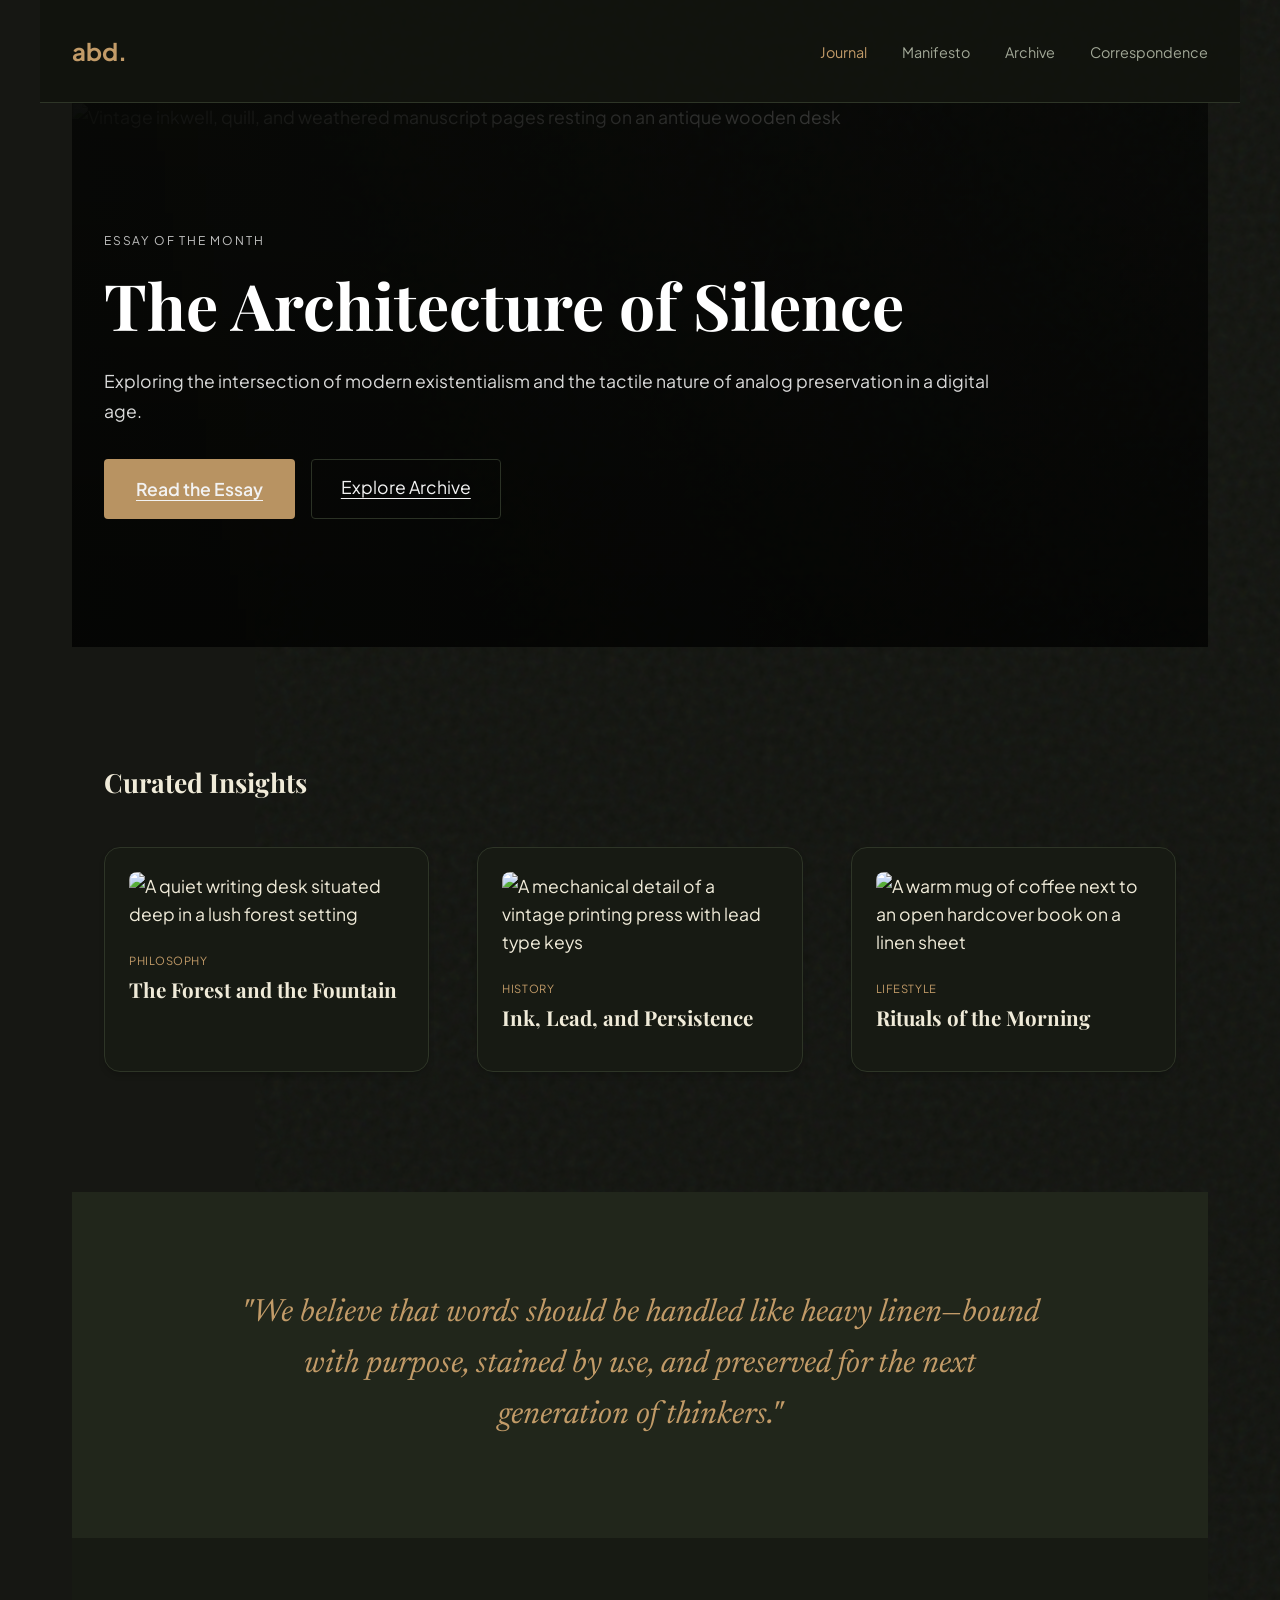
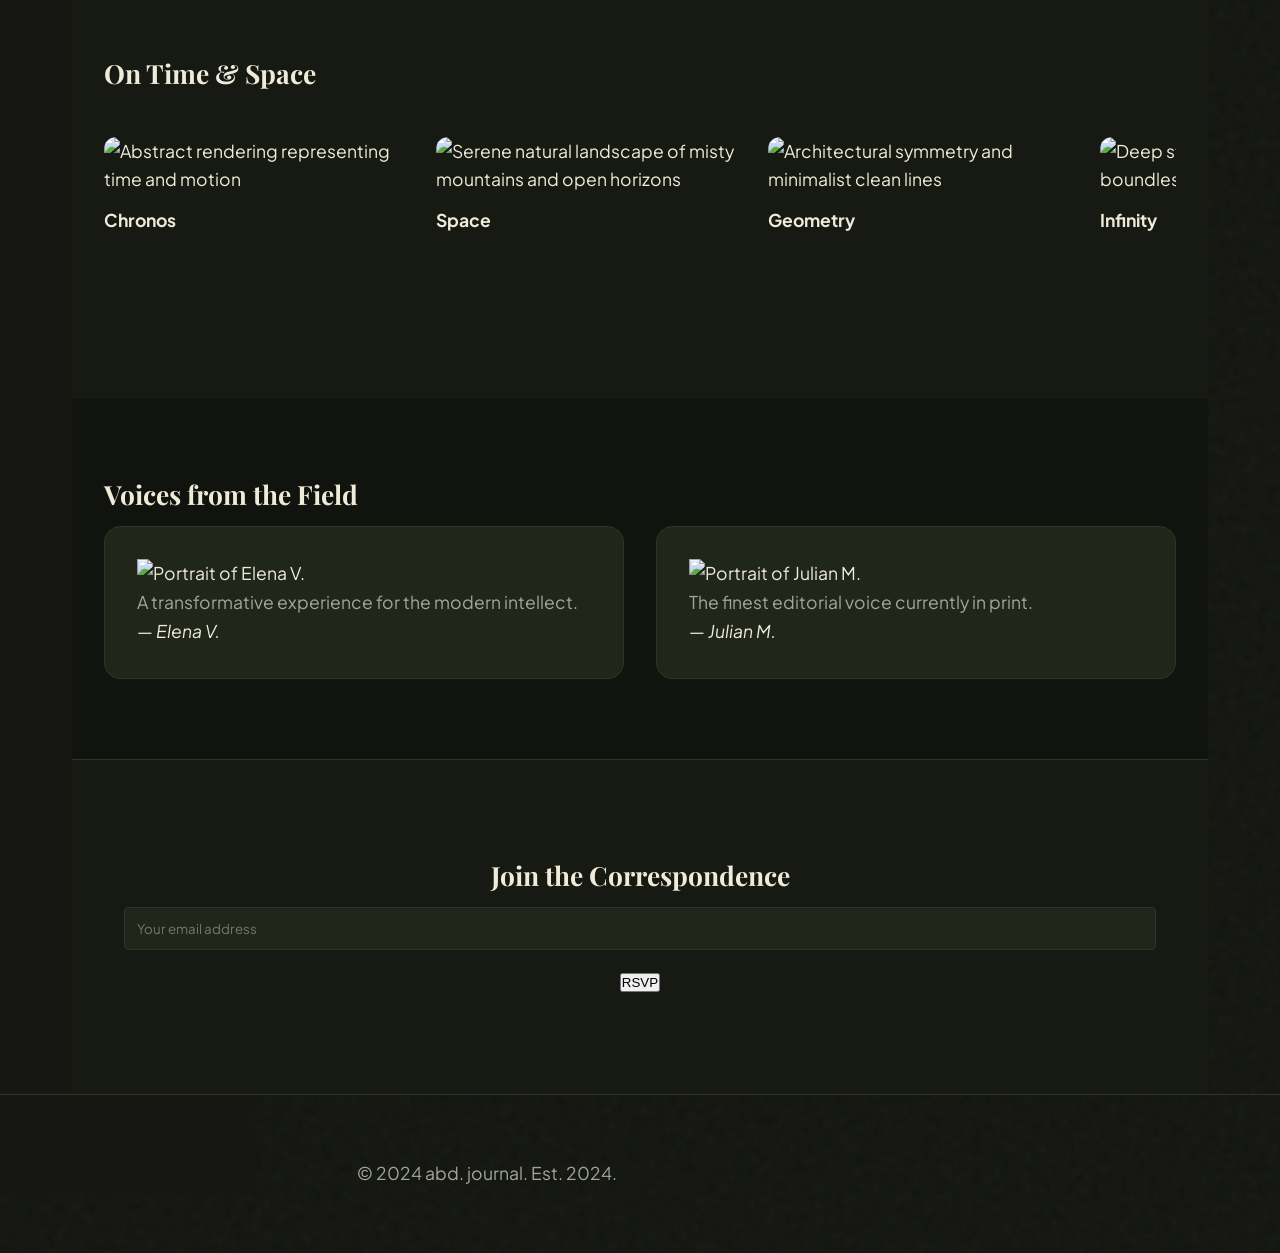
==== index.html @ 4480bd1d "ForgeAI Builder: abd — initial site" ====
<!DOCTYPE html>
<html lang="en">
<head>
    <meta charset="UTF-8">
    <meta name="viewport" content="width=device-width, initial-scale=1" />
    <title>abd. | An Independent Literary Journal</title>
    <link rel="icon" href="data:image/svg+xml,<svg xmlns=%22http://www.w3.org/2000/svg%22 viewBox=%220 0 100 100%22><text y=%22.9em%22 font-size=%2290%22>🖋️</text></svg>">
    <link rel="preconnect" href="https://fonts.googleapis.com">
    <link rel="preconnect" href="https://fonts.gstatic.com" crossorigin>
    <link href="https://fonts.googleapis.com/css2?family=Newsreader:ital,opsz,wght@0,6..72,200..800;1,6..72,200..800&family=Playfair+Display:ital,wght@0,400..900;1,400..900&family=Plus+Jakarta+Sans:wght@300;400;500;600&display=swap" rel="stylesheet">
    <link rel="stylesheet" href="styles.css">
    <script src="script.js" defer></script>
<style>
@keyframes fa-emergency-reveal { to { opacity: 1 !important; visibility: visible !important; } }
.scroll-reveal:not(.is-visible),.reveal:not(.active):not(.is-visible),.fade-in:not(.visible):not(.in),.slide-in:not(.visible):not(.in),.fade-up:not(.is-visible),.fade-down:not(.is-visible),.zoom-in:not(.is-visible),.animate:not(.animated),.animate-up:not(.in),.will-animate:not(.animated),.animate-on-scroll:not(.animated):not(.in-view),.animate-on-load:not(.in-view):not(.visible),[data-aos]:not(.aos-animate),[data-reveal]:not(.in-view):not(.is-visible),[data-scroll]:not(.is-inview):not(.in-view),[data-animate]:not(.is-visible):not(.animated) { animation: fa-emergency-reveal 0.4s ease 4s forwards !important; }
</style>
<script>
(function(){try{
  var conv={'scroll-reveal':'is-visible','reveal':'active','fade-in':'visible','slide-in':'visible','fade-up':'is-visible','fade-down':'is-visible','zoom-in':'is-visible','animate-on-scroll':'animated','animate-on-load':'in-view','animate-up':'in','animate':'animated','will-animate':'animated'};
  var attrs=[['data-reveal','in-view'],['data-scroll','is-inview'],['data-animate','is-visible'],['data-aos','aos-animate']];
  function revealAllAbove(){
    var vh=window.innerHeight||document.documentElement.clientHeight;
    function pin(el,cls){el.classList.add(cls);el.style.setProperty('opacity','1','important');el.style.setProperty('visibility','visible','important');el.style.transform='';}
    Object.keys(conv).forEach(function(c){
      document.querySelectorAll('.'+c).forEach(function(el){
        if(el.getBoundingClientRect().top<vh)pin(el,conv[c]);
      });
    });
    attrs.forEach(function(a){
      document.querySelectorAll('['+a[0]+']').forEach(function(el){
        if(el.getBoundingClientRect().top<vh)pin(el,a[1]);
      });
    });
  }
  if(document.readyState==='loading')document.addEventListener('DOMContentLoaded',revealAllAbove);else revealAllAbove();
}catch(e){}})();
</script>

  <!-- SEO — injected by ForgeAI -->
  <meta name="description" content="abd. | An Independent Literary Journal — built with ForgeAI">
  <meta name="robots" content="index, follow">
  <link rel="canonical" href="/">
  <!-- Open Graph -->
  <meta property="og:title" content="abd. | An Independent Literary Journal">
  <meta property="og:description" content="abd. | An Independent Literary Journal — built with ForgeAI">
  <meta property="og:type" content="website">
  <meta property="og:image" content="https://og-image.vercel.app/abd.%20%7C%20An%20Independent%20Literary%20Journal.png">
  <!-- Twitter Card -->
  <meta name="twitter:card" content="summary_large_image">
  <meta name="twitter:title" content="abd. | An Independent Literary Journal">
  <meta name="twitter:description" content="abd. | An Independent Literary Journal — built with ForgeAI">
  <meta name="twitter:image" content="https://og-image.vercel.app/abd.%20%7C%20An%20Independent%20Literary%20Journal.png">
  <!-- JSON-LD -->
  <script type="application/ld+json">{"@context":"https://schema.org","@type":"WebPage","name":"abd. | An Independent Literary Journal","description":"abd. | An Independent Literary Journal — built with ForgeAI"}</script>
</head>
<body>
  <div class="page-loader" aria-hidden="true"><div class="loader-ring"></div></div>
    <header class="navbar">
        <div class="nav-container">
            <a href="index.html" class="logo" aria-label="abd. Home">abd.</a>
            <nav aria-label="Main Navigation">
                <a href="index.html" class="active">Journal</a>
                <a href="about.html">Manifesto</a>
                <a href="archive.html">Archive</a>
                <a href="contact.html">Correspondence</a>
            </nav>
        </div>
    </header>

    <main>
        <section class="hero" aria-label="Featured Essay">
            <img src="https://picsum.photos/seed/hero1/1920/1080" alt="Vintage inkwell, quill, and weathered manuscript pages resting on an antique wooden desk" class="hero-bg">
            <div class="content-wrapper">
                <span class="eyebrow">Essay of the Month</span>
                <h1>The Architecture of <span class="highlight">Silence</span></h1>
                <p>Exploring the intersection of modern existentialism and the tactile nature of analog preservation in a digital age.</p>
                <div class="cta-group">
                    <a href="archive.html" class="btn-primary">Read the Essay</a>
                    <a href="archive.html" class="btn-secondary">Explore Archive</a>
                </div>
            </div>
        </section>

        <section class="grid-section" aria-labelledby="curated-insights-heading">
            <div class="content-wrapper">
                <h2 id="curated-insights-heading">Curated Insights</h2>
                <div class="post-grid">
                    <article class="card">
                        <img src="https://picsum.photos/seed/post1/600/400" alt="A quiet writing desk situated deep in a lush forest setting">
                        <span class="category">Philosophy</span>
                        <h3>The Forest and the Fountain</h3>
                    </article>
                    <article class="card">
                        <img src="https://picsum.photos/seed/post2/600/400" alt="A mechanical detail of a vintage printing press with lead type keys">
                        <span class="category">History</span>
                        <h3>Ink, Lead, and Persistence</h3>
                    </article>
                    <article class="card">
                        <img src="https://picsum.photos/seed/post3/600/400" alt="A warm mug of coffee next to an open hardcover book on a linen sheet">
                        <span class="category">Lifestyle</span>
                        <h3>Rituals of the Morning</h3>
                    </article>
                </div>
            </div>
        </section>

        <section class="manifesto" aria-label="Our Manifesto Statement">
            <div class="content-wrapper">
                <blockquote>
                    "We believe that words should be handled like heavy linen—bound with purpose, stained by use, and preserved for the next generation of thinkers."
                </blockquote>
            </div>
        </section>

        <section class="collections" aria-labelledby="collections-heading">
            <div class="content-wrapper">
                <h2 id="collections-heading">On Time & Space</h2>
                <div class="horizontal-scroll">
                    <div class="scroll-item"><img src="https://picsum.photos/seed/coll1/400/500" alt="Abstract rendering representing time and motion"><h4>Chronos</h4></div>
                    <div class="scroll-item"><img src="https://picsum.photos/seed/coll2/400/500" alt="Serene natural landscape of misty mountains and open horizons"><h4>Space</h4></div>
                    <div class="scroll-item"><img src="https://picsum.photos/seed/coll3/400/500" alt="Architectural symmetry and minimalist clean lines"><h4>Geometry</h4></div>
                    <div class="scroll-item"><img src="https://picsum.photos/seed/coll4/400/500" alt="Deep starry night sky depicting boundless space"><h4>Infinity</h4></div>
                </div>
            </div>
        </section>

        <section class="testimonials" aria-labelledby="testimonials-heading">
            <div class="content-wrapper">
                <h2 id="testimonials-heading">Voices from the Field</h2>
                <div class="testimonial-grid">
                    <div class="t-card">
                        <img src="https://i.pravatar.cc/300?img=1" alt="Portrait of Elena V.">
                        <p>A transformative experience for the modern intellect.</p>
                        <cite>— Elena V.</cite>
                    </div>
                    <div class="t-card">
                        <img src="https://i.pravatar.cc/300?img=2" alt="Portrait of Julian M.">
                        <p>The finest editorial voice currently in print.</p>
                        <cite>— Julian M.</cite>
                    </div>
                </div>
            </div>
        </section>

        <section class="newsletter" aria-labelledby="newsletter-heading">
            <div class="content-wrapper">
                <h2 id="newsletter-heading">Join the Correspondence</h2>
                <form action="contact.html" method="GET">
                    <label for="newsletter-email" class="sr-only" style="position: absolute; width: 1px; height: 1px; padding: 0; margin: -1px; overflow: hidden; clip: rect(0, 0, 0, 0); border: 0;">Your email address</label>
                    <input type="email" id="newsletter-email" placeholder="Your email address" required>
                    <button type="submit">RSVP</button>
                </form>
            </div>
        </section>
    </main>

    <footer>
        <p>&copy; 2024 abd. journal. Est. 2024.</p>
    </footer>
</body>
</html>
---- styles.css ----
:root {
  --bg: #11130e; --surface: #171a13; --surface-2: #21261b; --text: #f0ebd9; 
  --muted: #a2a897; --primary: #c29b68; --primary-hover: #d4b285; 
  --secondary: #5e6b52; --accent: #db5435; --border: #2e3527;
  --font-heading: 'Playfair Display', serif;
  --font-body: 'Plus Jakarta Sans', sans-serif;
  --font-accent: 'Newsreader', serif;
  --content-width: 1200px;
}

* { margin: 0; padding: 0; box-sizing: border-box; }
body { 
  background: var(--bg); color: var(--text); font-family: var(--font-body);
  line-height: 1.6; font-size: 1.1rem;
  background-image: url("data:image/svg+xml,%3Csvg viewBox='0 0 200 200' xmlns='http://www.w3.org/2000/svg'%3E%3Cfilter id='noise'%3E%3CfeTurbulence type='fractalNoise' baseFrequency='0.65' numOctaves='3' stitchTiles='stitch'/%3E%3C/filter%3E%3Crect width='100%25' height='100%25' filter='url(%23noise)' opacity='0.05'/%3E%3C/svg%3E");
}

.content-wrapper { max-width: var(--content-width); margin: 0 auto; padding: 0 2rem; }
h1, h2, h3 { font-family: var(--font-heading); color: var(--text); line-height: 1.15; }

.navbar { padding: 2rem 0; border-bottom: 1px solid var(--border); position: sticky; top: 0; z-index: 100; background: rgba(17, 19, 14, 0.9); backdrop-filter: blur(10px); }
.nav-container { display: flex; justify-content: space-between; align-items: center; max-width: var(--content-width); margin: 0 auto; padding: 0 2rem; }
.logo { font-size: 1.5rem; font-weight: 700; text-decoration: none; color: var(--primary); }
nav a { text-decoration: none; color: var(--muted); margin-left: 2rem; font-size: 0.9rem; transition: 0.3s; }
nav a:hover, nav a.active { color: var(--primary); }

.hero { position: relative; padding: 8rem 0; overflow: hidden; }
.hero-bg { position: absolute; inset: 0; width: 100%; height: 100%; object-fit: cover; z-index: -1; }
.hero::after { content: ''; position: absolute; inset: 0; background: linear-gradient(to right, rgba(17,19,14,0.95), rgba(17,19,14,0.4)); }
.hero h1 { font-size: clamp(2.5rem, 5vw, 4.5rem); margin-bottom: 1.5rem; }
.highlight { color: var(--primary); }

.post-grid { display: grid; grid-template-columns: repeat(auto-fit, minmax(300px, 1fr)); gap: 3rem; margin-top: 3rem; }
.card { border: 1px solid var(--border); padding: 1.5rem; border-radius: 1rem; transition: 0.3s; background: var(--surface); }
.card:hover { border-color: var(--primary); transform: translateY(-5px); }
.card img { width: 100%; border-radius: 0.5rem; margin-bottom: 1.5rem; }

.manifesto { padding: 6rem 0; background: var(--surface-2); text-align: center; }
blockquote { font-family: var(--font-accent); font-size: 2rem; max-width: 800px; margin: 0 auto; color: var(--primary); font-style: italic; }

.btn-primary { background: var(--primary); color: var(--bg); padding: 1rem 2rem; border-radius: 4px; text-decoration: none; font-weight: 600; display: inline-block; }
.btn-primary:hover { background: var(--primary-hover); }

input, textarea { width: 100%; padding: 1rem; background: var(--surface); border: 1px solid var(--border); color: var(--text); margin-bottom: 1rem; font-family: inherit; }
input:focus, textarea:focus { border-color: var(--primary); outline: none; }

footer { padding: 4rem 2rem; border-top: 1px solid var(--border); text-align: center; color: var(--muted); }

.horizontal-scroll { display: flex; gap: 2rem; overflow-x: auto; padding: 2rem 0; }
.scroll-item { min-width: 250px; }
.scroll-item img { width: 100%; height: 350px; object-fit: cover; border-radius: 0.5rem; }

.drop-cap { font-family: var(--font-heading); float: left; font-size: 4rem; line-height: 1; margin-right: 1rem; color: var(--primary); }

@media (max-width: 960px) {
  .nav-container { flex-direction: column; gap: 1rem; }
  .grid-layout { grid-template-columns: 1fr; }
}

@media (max-width: 640px) {
  .hero { padding: 4rem 0; }
  blockquote { font-size: 1.5rem; }
}

/* ── Styles for remaining classes (round 1) ── */
/* Typographic & Global Accents */
.eyebrow { font-family: var(--font-body); text-transform: uppercase; letter-spacing: 0.15em; font-size: 0.75rem; color: var(--primary); display: block; margin-bottom: 1rem; }
.italic { font-style: italic; }
.muted { color: var(--muted); }
.serif-title { font-family: var(--font-heading); font-size: clamp(2rem, 4vw, 3rem); line-height: 1.1; }

/* Buttons & CTAs */
.cta-group { display: flex; gap: 1rem; margin-top: 2rem; }
.btn-secondary { padding: 0.8rem 1.8rem; border: 1px solid var(--border); color: var(--text); text-decoration: none; transition: all 0.2s ease; border-radius: 4px; }
.btn-secondary:hover { background: var(--surface-2); border-color: var(--primary); }

/* Grid Sections */
.grid-section { padding: clamp(64px, 10vw, 120px) 0; }
.category { font-family: var(--font-body); font-size: 0.7rem; text-transform: uppercase; color: var(--primary); letter-spacing: 0.05em; margin-bottom: 0.5rem; display: block; }

/* About Page */
.about-hero { padding: clamp(80px, 12vw, 160px) 0; text-align: center; }
.text-column { max-width: 700px; margin: 0 auto; line-height: 1.8; color: #d1ccbb; }
.drop-cap { font-family: var(--font-heading); font-size: 5rem; float: left; line-height: 0.8; margin-right: 1rem; color: var(--primary); }
.wide-image img { width: 100%; border-radius: 12px; margin: 3rem 0; box-shadow: 0 20px 40px rgba(0,0,0,0.3); }
.video-container { position: relative; width: 100%; padding-top: 56.25%; border-radius: 12px; overflow: hidden; }
.video-container iframe { position: absolute; top: 0; left: 0; width: 100%; height: 100%; }

/* Archive Page */
.running-header { display: flex; justify-content: space-between; padding: 1rem var(--content-width); font-size: 0.7rem; border-bottom: 1px solid var(--border); color: var(--muted); text-transform: uppercase; }
.archive-controls { margin-top: 3rem; display: flex; flex-wrap: wrap; gap: 1rem; align-items: center; }
.search-wrapper input { background: var(--surface); border: 1px solid var(--border); padding: 0.8rem 1rem; color: var(--text); border-radius: 4px; width: 300px; }
.filter-btn { background: none; border: 1px solid var(--border); color: var(--muted); padding: 0.5rem 1rem; cursor: pointer; border-radius: 4px; transition: 0.2s; }
.filter-btn.active, .filter-btn:hover { border-color: var(--primary); color: var(--text); }
.archive-header-row { display: flex; justify-content: space-between; margin-bottom: 2rem; color: var(--muted); font-size: 0.8rem; }
.card-image-wrapper { overflow: hidden; border-radius: 8px; margin-bottom: 1rem; }
.card-meta { display: flex; justify-content: space-between; font-size: 0.75rem; margin-bottom: 0.5rem; }
.read-time { color: var(--muted); }

/* Contact Page */
.contact-grid { display: grid; grid-template-columns: 1fr 350px; gap: 4rem; padding: 4rem 0; }
.form-group { margin-bottom: 1.5rem; }
.form-group label { display: block; margin-bottom: 0.5rem; font-size: 0.9rem; }
.form-group input, .form-group textarea { width: 100%; background: var(--surface); border: 1px solid var(--border); padding: 1rem; color: var(--text); border-radius: 4px; }
.contact-info h3 { font-family: var(--font-heading); margin-bottom: 1rem; }
.meta-tag { margin-top: 2rem; padding: 0.5rem; border: 1px solid var(--border); display: inline-block; font-size: 0.7rem; }

/* Responsive Adjustments */
@media (max-width: 768px) {
  .contact-grid { grid-template-columns: 1fr; }
  .running-header { display: none; }
}


/* ── Styles for remaining classes (round 2) ── */
/* --- Collections & Scroll --- */
.collections { padding: clamp(64px, 10vw, 120px) 0; background: var(--surface); }
.horizontal-scroll { display: flex; gap: 2rem; overflow-x: auto; padding: 2rem 0; scrollbar-width: none; }
.scroll-item { min-width: 300px; }
.scroll-item img { width: 100%; height: 400px; object-fit: cover; border-radius: 12px; margin-bottom: 1rem; }

/* --- Testimonials --- */
.testimonials { padding: 80px 0; background: var(--bg); }
.testimonial-grid { display: grid; grid-template-columns: repeat(auto-fit, minmax(300px, 1fr)); gap: 2rem; }
.t-card { background: var(--surface-2); padding: 2rem; border-radius: 16px; border: 1px solid var(--border); }

/* --- About & Manifesto --- */
.about-page { line-height: 1.7; }
.about-content { padding: 60px 0; }
.about-video { padding: 40px 0; }
.drop-cap { font-size: 5rem; font-family: var(--font-heading); color: var(--primary); float: left; margin-right: 20px; line-height: 0.8; }

/* --- Archive --- */
.archive-hero { position: relative; padding: 120px 0; overflow: hidden; }
.filter-wrapper { display: flex; gap: 1rem; margin-top: 2rem; flex-wrap: wrap; }
.archive-grid-section { padding: 60px 0; }
.running-sub { font-family: var(--font-accent); color: var(--muted); font-style: italic; }
.archive-posts { display: grid; grid-template-columns: repeat(auto-fit, minmax(350px, 1fr)); gap: 2rem; }
.card-excerpt { color: var(--muted); font-size: 0.95rem; margin: 10px 0; }
.card-footer-meta { display: flex; align-items: center; gap: 10px; margin-top: auto; }
.author-avatar { width: 32px; height: 32px; border-radius: 50%; }
.author-name { font-weight: 600; font-size: 0.85rem; }
.pub-date { font-size: 0.8rem; color: var(--muted); }

/* --- Video Section --- */
.video-feature-section { padding: 80px 0; }
.video-grid-split { display: grid; grid-template-columns: 1fr 1fr; gap: 4rem; align-items: center; }
.video-wrapper-16-9 { position: relative; padding-bottom: 56.25%; height: 0; overflow: hidden; border-radius: 16px; }
.video-wrapper-16-9 iframe { position: absolute; top: 0; left: 0; width: 100%; height: 100%; border: none; }

/* --- Footer & Contact --- */
.footer-grid { display: grid; grid-template-columns: repeat(auto-fit, minmax(200px, 1fr)); gap: 3rem; padding-bottom: 40px; border-bottom: 1px solid var(--border); }
.footer-bottom { padding: 20px 0; color: var(--muted); font-size: 0.9rem; }
.contact-header { padding: 100px 0 40px; }
.subtitle { font-size: 1.25rem; color: var(--muted); max-width: 600px; }
.contact-form-box { background: var(--surface); padding: 3rem; border-radius: 20px; border: 1px solid var(--border); }
.form-group { margin-bottom: 1.5rem; }
.form-group label { display: block; margin-bottom: 0.5rem; font-weight: 500; }
.form-group input, .form-group textarea { width: 100%; padding: 12px; background: var(--bg); border: 1px solid var(--border); color: var(--text); border-radius: 8px; }

/* --- Pagination --- */
.pagination { display: flex; gap: 10px; justify-content: center; margin-top: 40px; }
.page-num { padding: 8px 16px; border: 1px solid var(--border); cursor: pointer; transition: 0.2s; }
.page-num:hover, .page-num.active { background: var(--primary); border-color: var(--primary); }
.disabled { opacity: 0.3; pointer-events: none; }


/* ── Styles for remaining classes (round 3) ── */
/* Newsletter Section */
.newsletter {
    background: var(--surface);
    padding: clamp(60px, 8vw, 100px) 20px;
    border-top: 1px solid var(--border);
    text-align: center;
}

.newsletter h3 { font-family: var(--font-heading); font-size: 2rem; color: var(--text); margin-bottom: 1rem; }

/* Author Details */
.author-details {
    display: flex;
    align-items: center;
    gap: 1rem;
    padding: 2rem 0;
    border-bottom: 1px solid var(--border);
    color: var(--muted);
    font-size: 0.9rem;
}

/* Pagination */
.pages {
    display: flex;
    justify-content: center;
    align-items: center;
    gap: 1.5rem;
    padding: 3rem 0;
}

.prev-page, .next-page {
    color: var(--primary);
    text-decoration: none;
    font-family: var(--font-accent);
    font-style: italic;
    transition: color 0.2s ease;
}

.prev-page:hover, .next-page:hover { color: var(--primary-hover); }

/* Video Text Overlay */
.video-text {
    position: absolute;
    bottom: 2rem;
    left: 2rem;
    z-index: 2;
    color: var(--text);
    pointer-events: none;
}

/* Footer Columns */
.footer-column {
    display: grid;
    grid-template-columns: repeat(auto-fit, minmax(200px, 1fr));
    gap: 2rem;
    padding: 4rem 0;
    border-top: 1px solid var(--border);
}

.footer-column h4 { color: var(--primary); margin-bottom: 1rem; text-transform: uppercase; letter-spacing: 0.05em; font-size: 0.8rem; }
.footer-column a { display: block; color: var(--muted); text-decoration: none; margin-bottom: 0.5rem; transition: color 0.2s; }
.footer-column a:hover { color: var(--text); }

/* Main Page Content Wrapper */
.page-content {
    max-width: var(--content-width);
    margin: 0 auto;
    padding: clamp(40px, 5vw, 80px) 20px;
    line-height: 1.7;
}

@media (max-width: 768px) {
    .footer-column { grid-template-columns: 1fr; }
    .pages { gap: 1rem; }
}

/* Page load: fade-in + spinner preloader */
@keyframes fa-fade-in { from { opacity: 0; } to { opacity: 1; } }
@keyframes fa-spin { to { transform: rotate(360deg); } }
@keyframes fa-loader-out { to { opacity: 0; visibility: hidden; } }
body { animation: fa-fade-in .5s ease both; }
.page-loader, .app-loading { position: fixed; inset: 0; z-index: 9999; display: flex; align-items: center; justify-content: center; background: var(--bg); }
.page-loader { animation: fa-loader-out .5s ease 1s forwards; }
.loader-ring, .spinner { width: 48px; height: 48px; border-radius: 50%; border: 4px solid var(--border); border-top-color: var(--primary); animation: fa-spin .8s linear infinite; }
/* Kill any model-invented preloader after 2s — it expects JS handlers we
   didn't write, so left alone it spins forever. Fires even if script.js
   fails to load, so the page is never permanently stuck. */
@keyframes fa-preloader-kill { 0%, 90% { opacity: 1; visibility: visible; } 100% { opacity: 0; visibility: hidden; } }
#preloader, .preloader, #pre-loader, .pre-loader,
#loading-overlay, .loading-overlay, #loading-screen, .loading-screen,
.site-preloader, .page-preloader {
  animation: fa-preloader-kill 2s ease forwards !important;
  pointer-events: none !important;
}
/* body.loading-state and friends: the JS scrub removes these; belt-and-suspenders
   is to make sure they never hide the body content even while set. */
body.loading-state, body.loading, body.is-loading, body.preload,
html.loading-state, html.loading, html.is-loading, html.preload {
  overflow: auto !important;
  visibility: visible !important;
  opacity: 1 !important;
}

/* ── Final deterministic fixes (win over generated CSS) ── */
.gradient-text, .text-gradient { background-image: linear-gradient(100deg, var(--primary, #6d5efb), var(--accent, #22d3ee)); }
.gradient-text, .text-gradient {
  -webkit-background-clip: text !important; background-clip: text !important;
  -webkit-text-fill-color: transparent !important; color: transparent !important;
  padding: 0 !important; box-shadow: none !important; border-radius: 0 !important;
}

/* ── Mobile hamburger nav (deterministic) ── */
.nav-toggle { display: none; align-items: center; justify-content: center; flex-direction: column; gap: 5px; width: 44px; height: 44px; padding: 0; background: transparent; border: 0; cursor: pointer; color: inherit; z-index: 60; }
.nav-toggle span { display: block; width: 24px; height: 2px; background: var(--text, #1a1a1a); border-radius: 2px; }
@media (max-width: 780px) {
  header, .site-header, .navbar, .main-header { position: relative; }
  .nav-toggle { display: inline-flex !important; }
  /* !important is required: the model often puts inline style="display:flex" on
     the <nav>, and inline styles beat class/media-query CSS without it. */
  header nav, .site-header nav, .navbar nav, header .nav-links {
    display: none !important; position: absolute !important; top: 100%; left: 0; right: 0;
    flex-direction: column !important; align-items: flex-start !important; gap: .15rem !important;
    background: color-mix(in srgb, var(--bg, #ffffff) 97%, transparent); padding: .75rem 1.25rem 1rem;
    border-top: 1px solid var(--border, rgba(0,0,0,.12)); box-shadow: 0 18px 34px -22px rgba(0,0,0,.55); max-height: 76vh; overflow-y: auto;
  }
  header nav.nav-open, .site-header nav.nav-open, .navbar nav.nav-open, header .nav-links.nav-open { display: flex !important; }
  header nav ul, .site-header nav ul, .navbar nav ul { flex-direction: column !important; align-items: flex-start !important; width: 100%; }
  header nav a, .site-header nav a, .navbar nav a, header .nav-links a { width: 100%; padding: .55rem 0; }
}

/* Reveal safety net — nothing stays invisible past 3s regardless of which
   class-name convention Gemini invented on this particular build. */
/* Only assert opacity + visibility. Locking transform via animation-forwards
   kills every subsequent hover translation on the same element (:hover { transform: translateY(-6px) } stops firing because the animation's held !important wins). */
@keyframes fa-reveal-safety { to { opacity: 1 !important; visibility: visible !important; } }
.scroll-reveal:not(.is-visible),
.reveal:not(.active):not(.is-visible),
.fade-in:not(.visible):not(.in),
.slide-in:not(.visible):not(.in),
.fade-up:not(.is-visible),
.fade-down:not(.is-visible),
.zoom-in:not(.is-visible),
.animate:not(.animated),
.will-animate:not(.animated),
.animate-on-scroll:not(.animated):not(.in-view),
.animate-on-load:not(.in-view):not(.visible),
[data-aos]:not(.aos-animate),
[data-reveal]:not(.in-view):not(.is-visible),
[data-scroll]:not(.is-inview):not(.in-view),
[data-animate]:not(.is-visible):not(.animated) {
  animation: fa-reveal-safety .8s ease 3s forwards !important;
}

/* ── Hero contrast safety net (deterministic override) ── */
/* Any hero/banner/masthead section that carries a background image gets:
   - a dark gradient overlay via ::before so any text is legible
   - forced light text on every text descendant */
.hero, .hero-section, .hero-container, .hero-wrapper,
.banner, .banner-hero, .site-hero, .page-hero, .masthead, .jumbotron,
[class*="hero" i][class*="section" i], section[id*="hero" i] {
  position: relative;
}
.hero:has(img), .hero-section:has(img), .banner:has(img),
.hero[style*="background"], .hero-section[style*="background"], .banner[style*="background"] {
  /* Dark gradient overlay so any text on top stays readable regardless of the
     photo behind it. Sits above the image but below the content. */
}
.hero::before, .hero-section::before, .banner-hero::before,
.site-hero::before, .page-hero::before, .masthead::before {
  content: '';
  position: absolute; inset: 0;
  background: linear-gradient(180deg, rgba(0,0,0,0.55) 0%, rgba(0,0,0,0.7) 100%);
  z-index: 1;
  pointer-events: none;
}
/* Hero image and content both need to sit above the overlay */
.hero > *:not(.hero-bg-wrapper):not(.hero-bg):not(img),
.hero-section > *:not(.hero-bg-wrapper):not(.hero-bg):not(img),
.banner > *:not(.banner-bg):not(img),
.masthead > *:not(img) { position: relative; z-index: 2; }

/* Force high-contrast text on every text element inside any hero-like
   section, and any element with a "hero" or "banner" class ancestor.
   This is deliberately aggressive — a hero must be readable. */
.hero *, .hero-section *, .hero-container *, .hero-content *,
.banner *, .banner-hero *, .site-hero *, .page-hero *,
.masthead *, .jumbotron *,
section[id*="hero" i] *, section[class*="hero" i] * {
  color: #ffffff !important;
}
/* Muted subheads inside heroes: still light, just slightly dimmed */
.hero .subtitle, .hero .subhead, .hero .hero-subtitle, .hero p:not([class]),
.hero-section .subtitle, .hero-section .subhead, .hero-section .hero-subtitle, .hero-section p:not([class]),
.banner .subtitle, .banner .subhead, .banner p:not([class]),
.masthead .subtitle, .masthead .subhead, .masthead p:not([class]) {
  color: rgba(255, 255, 255, 0.85) !important;
}
/* Eyebrow / small labels above the hero headline */
.hero .eyebrow, .hero .sub-eyebrow, .hero .tagline, .hero .badge,
.hero-section .eyebrow, .hero-section .sub-eyebrow, .hero-section .tagline,
.banner .eyebrow, .masthead .eyebrow {
  color: rgba(255, 255, 255, 0.75) !important;
}
/* Text-only CTA links in heroes ("Learn more →") — need to stand out */
.hero a:not(.btn):not(.button), .hero-section a:not(.btn):not(.button),
.banner a:not(.btn):not(.button), .masthead a:not(.btn):not(.button) {
  color: #ffffff !important;
  opacity: 0.95;
  text-decoration: underline;
  text-underline-offset: 4px;
}

/* ── Claude QA polish ── */
/* Refine interactive elements */
button, a, .interactive {
  transition: all 0.25s cubic-bezier(0.4, 0, 0.2, 1);
  outline-offset: 2px;
}

button:hover, a:hover {
  filter: brightness(1.1);
}

button:focus-visible, a:focus-visible {
  outline: 2px solid var(--primary);
}

/* Depth and surfaces */
.card, .surface-element {
  background: var(--surface);
  border: 1px solid var(--border);
  box-shadow: 0 4px 6px -1px rgba(0, 0, 0, 0.2);
  transition: box-shadow 0.3s ease;
}

.card:hover {
  box-shadow: 0 10px 15px -3px rgba(0, 0, 0, 0.3);
  border-color: var(--primary);
}

/* Typography and Spacing rhythm */
h1, h2, h3, h4 {
  color: var(--text);
  line-height: 1.2;
  margin-bottom: 1rem;
}

p {
  line-height: 1.7;
  color: var(--muted);
  max-width: 70ch;
}

/* Responsive spacing container */
main, section, header {
  padding-left: clamp(1rem, 5vw, 2rem);
  padding-right: clamp(1rem, 5vw, 2rem);
  max-width: var(--content-width);
  margin-left: auto;
  margin-right: auto;
}

/* Subtle focus state for inputs */
input, textarea {
  background: var(--surface-2);
  border: 1px solid var(--border);
  color: var(--text);
  padding: 0.75rem;
  border-radius: 4px;
}

input:focus, textarea:focus {
  outline: none;
  border-color: var(--primary);
  box-shadow: 0 0 0 1px var(--primary);
}
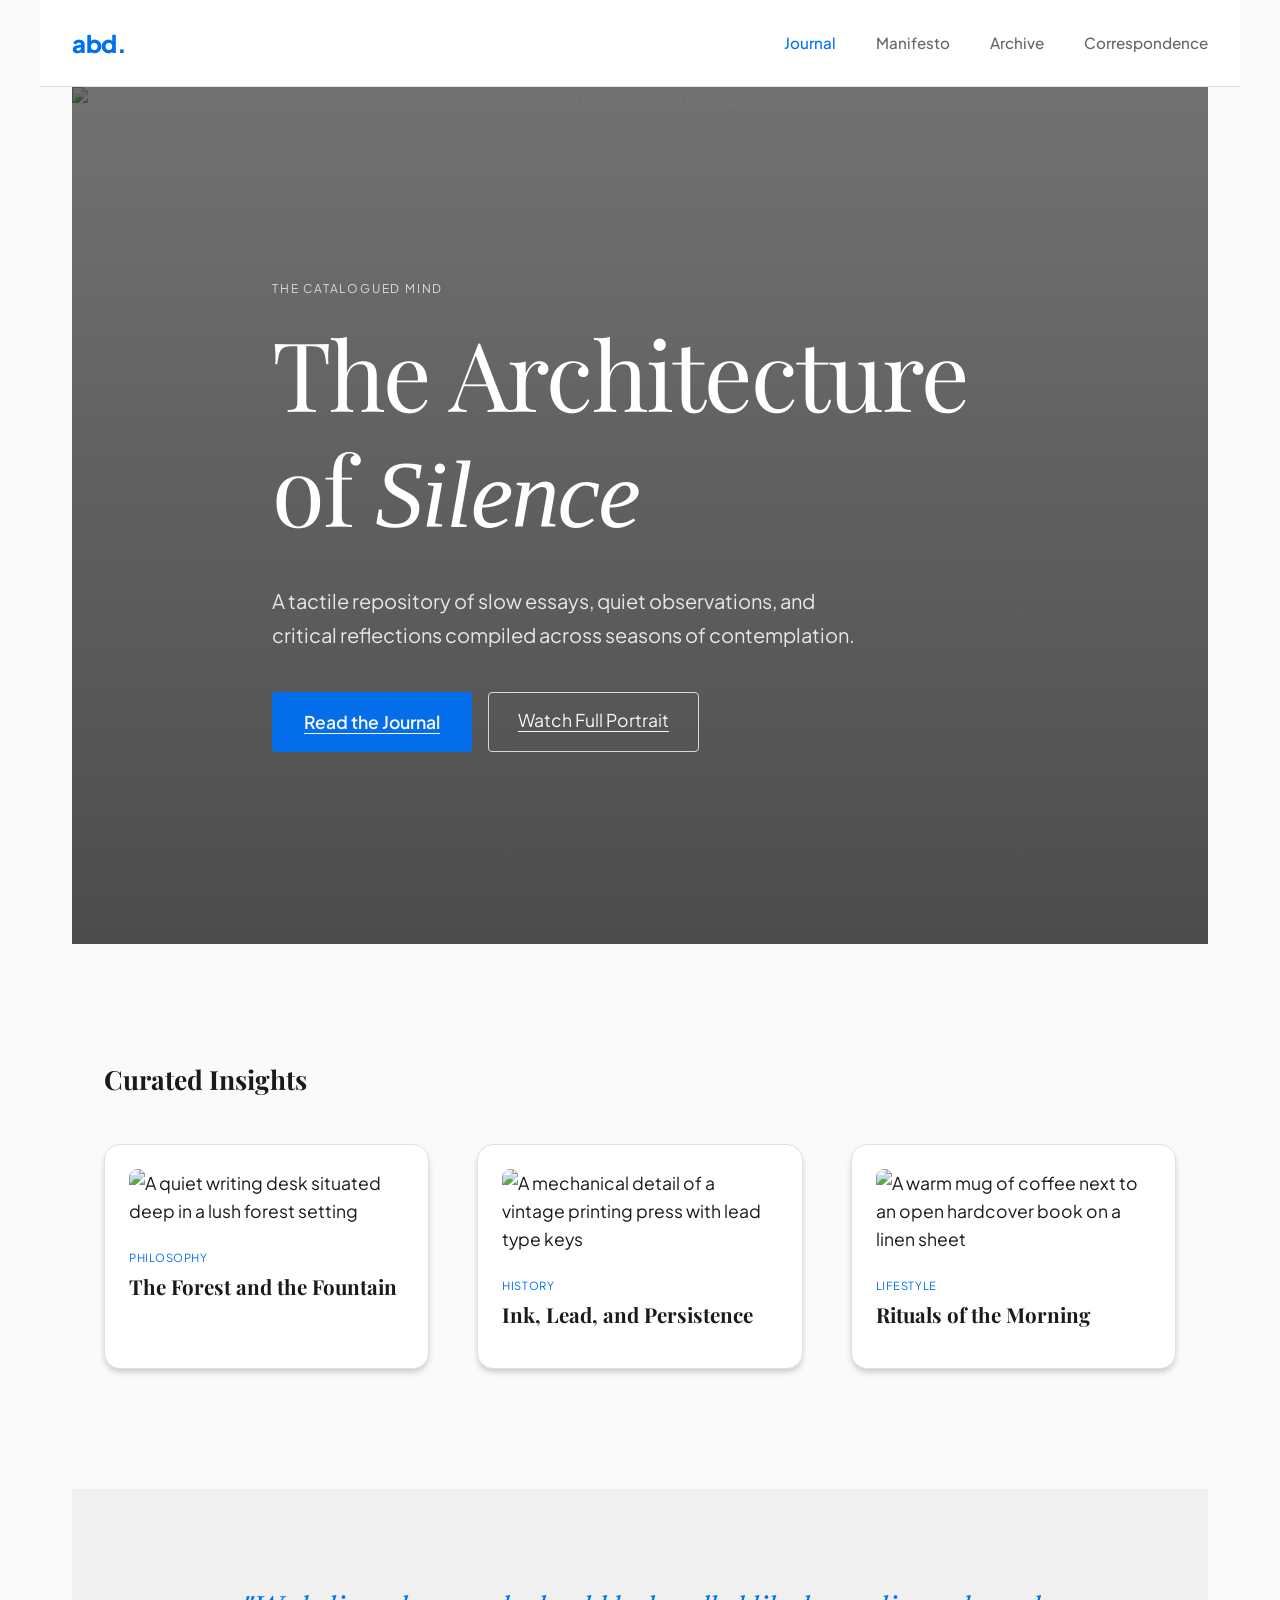
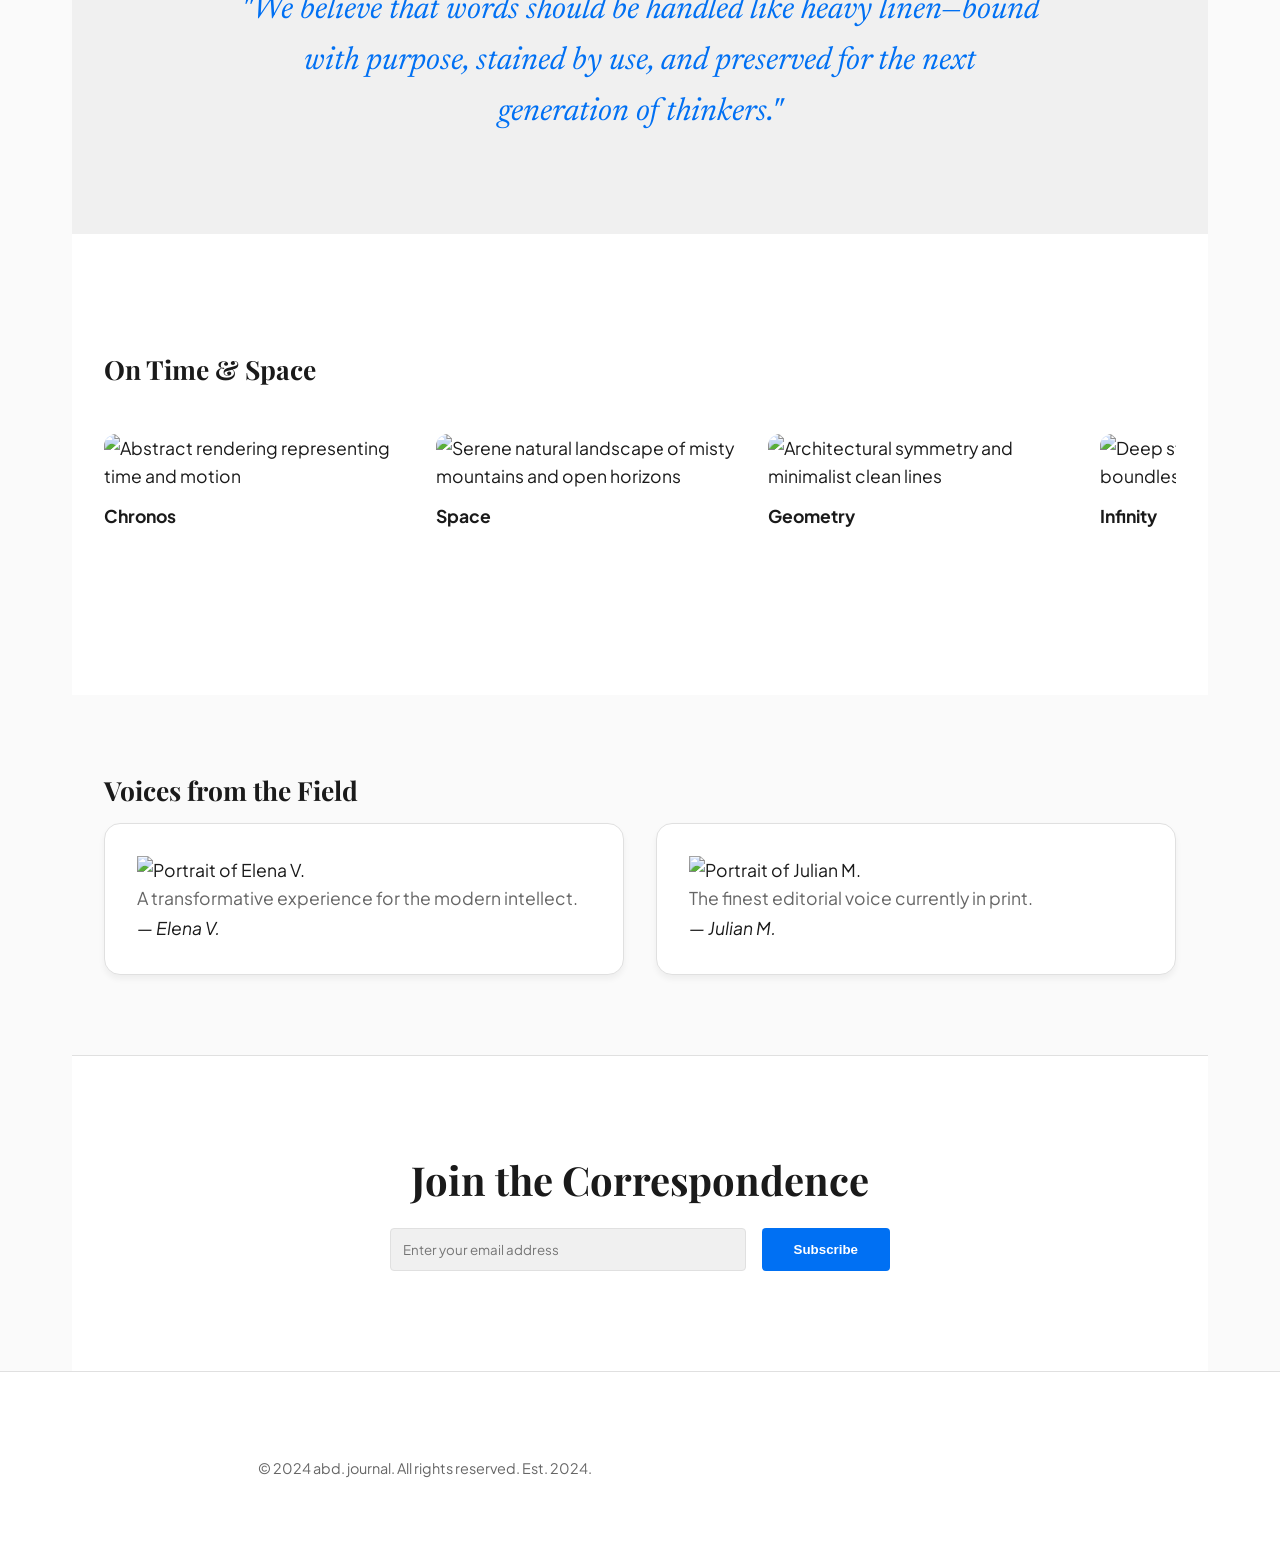
==== commit 204cedc5: "ForgeAI Agent: here you see in the archive.html thos sections css is not right [IMAGE" ====
--- a/index.html
+++ b/index.html
@@ -71,12 +71,12 @@
         <section class="hero" aria-label="Featured Essay">
             <img src="https://picsum.photos/seed/hero1/1920/1080" alt="Vintage inkwell, quill, and weathered manuscript pages resting on an antique wooden desk" class="hero-bg">
             <div class="content-wrapper">
-                <span class="eyebrow">Essay of the Month</span>
+                <span class="eyebrow">The Catalogued Mind</span>
                 <h1>The Architecture of <span class="highlight">Silence</span></h1>
-                <p>Exploring the intersection of modern existentialism and the tactile nature of analog preservation in a digital age.</p>
+                <p>A tactile repository of slow essays, quiet observations, and critical reflections compiled across seasons of contemplation.</p>
                 <div class="cta-group">
-                    <a href="archive.html" class="btn-primary">Read the Essay</a>
-                    <a href="archive.html" class="btn-secondary">Explore Archive</a>
+                    <a href="archive.html" class="btn-primary">Read the Journal</a>
+                    <a href="archive.html" class="btn-secondary">Watch Full Portrait</a>
                 </div>
             </div>
         </section>
@@ -145,17 +145,18 @@
         <section class="newsletter" aria-labelledby="newsletter-heading">
             <div class="content-wrapper">
                 <h2 id="newsletter-heading">Join the Correspondence</h2>
-                <form action="contact.html" method="GET">
-                    <label for="newsletter-email" class="sr-only" style="position: absolute; width: 1px; height: 1px; padding: 0; margin: -1px; overflow: hidden; clip: rect(0, 0, 0, 0); border: 0;">Your email address</label>
-                    <input type="email" id="newsletter-email" placeholder="Your email address" required>
-                    <button type="submit">RSVP</button>
+                <form action="#" method="POST">
+                    <input type="email" id="newsletter-email" placeholder="Enter your email address" required>
+                    <button type="submit">Subscribe</button>
                 </form>
             </div>
         </section>
     </main>
 
     <footer>
-        <p>&copy; 2024 abd. journal. Est. 2024.</p>
+        <div class="content-wrapper footer-bottom">
+            <p>&copy; 2024 abd. journal. All rights reserved. Est. 2024.</p>
+        </div>
     </footer>
 </body>
 </html>
--- a/styles.css
+++ b/styles.css
@@ -1,7 +1,7 @@
 :root {
-  --bg: #11130e; --surface: #171a13; --surface-2: #21261b; --text: #f0ebd9; 
-  --muted: #a2a897; --primary: #c29b68; --primary-hover: #d4b285; 
-  --secondary: #5e6b52; --accent: #db5435; --border: #2e3527;
+  --bg: #fafafa; --surface: #ffffff; --surface-2: #f0f0f0; --text: #1a1a1a; 
+  --muted: #666666; --primary: #0070f3; --primary-hover: #0051b3; 
+  --secondary: #00c7b5; --accent: #ff0080; --border: #e0e0e0;
   --font-heading: 'Playfair Display', serif;
   --font-body: 'Plus Jakarta Sans', sans-serif;
   --font-accent: 'Newsreader', serif;
@@ -12,23 +12,25 @@
 body { 
   background: var(--bg); color: var(--text); font-family: var(--font-body);
   line-height: 1.6; font-size: 1.1rem;
-  background-image: url("data:image/svg+xml,%3Csvg viewBox='0 0 200 200' xmlns='http://www.w3.org/2000/svg'%3E%3Cfilter id='noise'%3E%3CfeTurbulence type='fractalNoise' baseFrequency='0.65' numOctaves='3' stitchTiles='stitch'/%3E%3C/filter%3E%3Crect width='100%25' height='100%25' filter='url(%23noise)' opacity='0.05'/%3E%3C/svg%3E");
 }
 
 .content-wrapper { max-width: var(--content-width); margin: 0 auto; padding: 0 2rem; }
 h1, h2, h3 { font-family: var(--font-heading); color: var(--text); line-height: 1.15; }
 
-.navbar { padding: 2rem 0; border-bottom: 1px solid var(--border); position: sticky; top: 0; z-index: 100; background: rgba(17, 19, 14, 0.9); backdrop-filter: blur(10px); }
-.nav-container { display: flex; justify-content: space-between; align-items: center; max-width: var(--content-width); margin: 0 auto; padding: 0 2rem; }
-.logo { font-size: 1.5rem; font-weight: 700; text-decoration: none; color: var(--primary); }
-nav a { text-decoration: none; color: var(--muted); margin-left: 2rem; font-size: 0.9rem; transition: 0.3s; }
+.navbar { padding: 1.5rem 0; border-bottom: 1px solid var(--border); position: sticky; top: 0; z-index: 1000; background: rgba(255, 255, 255, 0.9); backdrop-filter: blur(15px); }
+.nav-container { display: flex; justify-content: space-between; align-items: center; max-width: var(--content-width); margin: 0 auto; padding: 0 2rem; width: 100%; }
+.logo { font-size: 1.5rem; font-weight: 800; text-decoration: none; color: var(--primary); letter-spacing: -0.02em; }
+nav { display: flex; align-items: center; }
+nav a { text-decoration: none; color: var(--muted); margin-left: 2.5rem; font-size: 0.95rem; font-weight: 500; transition: color 0.3s ease; }
 nav a:hover, nav a.active { color: var(--primary); }
 
-.hero { position: relative; padding: 8rem 0; overflow: hidden; }
+.hero { position: relative; padding: 12rem 0; overflow: hidden; }
 .hero-bg { position: absolute; inset: 0; width: 100%; height: 100%; object-fit: cover; z-index: -1; }
-.hero::after { content: ''; position: absolute; inset: 0; background: linear-gradient(to right, rgba(17,19,14,0.95), rgba(17,19,14,0.4)); }
-.hero h1 { font-size: clamp(2.5rem, 5vw, 4.5rem); margin-bottom: 1.5rem; }
-.highlight { color: var(--primary); }
+.hero::after { content: ''; position: absolute; inset: 0; background: linear-gradient(to bottom, rgba(255,255,255,0.2), rgba(255,255,255,0.9)); }
+.hero .content-wrapper { position: relative; z-index: 1; max-width: 800px; }
+.hero h1 { font-size: clamp(3rem, 8vw, 6rem); margin-bottom: 2rem; font-weight: 400; letter-spacing: -0.02em; }
+.hero p { font-size: 1.25rem; color: var(--muted); margin-bottom: 2.5rem; max-width: 600px; line-height: 1.7; }
+.highlight { color: var(--primary); font-style: italic; }
 
 .post-grid { display: grid; grid-template-columns: repeat(auto-fit, minmax(300px, 1fr)); gap: 3rem; margin-top: 3rem; }
 .card { border: 1px solid var(--border); padding: 1.5rem; border-radius: 1rem; transition: 0.3s; background: var(--surface); }
@@ -38,13 +40,14 @@
 .manifesto { padding: 6rem 0; background: var(--surface-2); text-align: center; }
 blockquote { font-family: var(--font-accent); font-size: 2rem; max-width: 800px; margin: 0 auto; color: var(--primary); font-style: italic; }
 
-.btn-primary { background: var(--primary); color: var(--bg); padding: 1rem 2rem; border-radius: 4px; text-decoration: none; font-weight: 600; display: inline-block; }
+.btn-primary { background: var(--primary); color: #ffffff; padding: 1rem 2rem; border-radius: 4px; text-decoration: none; font-weight: 600; display: inline-block; }
 .btn-primary:hover { background: var(--primary-hover); }
 
 input, textarea { width: 100%; padding: 1rem; background: var(--surface); border: 1px solid var(--border); color: var(--text); margin-bottom: 1rem; font-family: inherit; }
 input:focus, textarea:focus { border-color: var(--primary); outline: none; }
 
-footer { padding: 4rem 2rem; border-top: 1px solid var(--border); text-align: center; color: var(--muted); }
+footer { padding: 4rem 2rem; border-top: 1px solid var(--border); text-align: center; color: var(--muted); background: var(--surface); }
+.footer-bottom { padding-top: 2rem; font-size: 0.85rem; }
 
 .horizontal-scroll { display: flex; gap: 2rem; overflow-x: auto; padding: 2rem 0; }
 .scroll-item { min-width: 250px; }
@@ -52,8 +55,9 @@
 
 .drop-cap { font-family: var(--font-heading); float: left; font-size: 4rem; line-height: 1; margin-right: 1rem; color: var(--primary); }
 
-@media (max-width: 960px) {
-  .nav-container { flex-direction: column; gap: 1rem; }
+@media (max-width: 768px) {
+  .nav-container { flex-direction: column; gap: 1.5rem; padding: 1rem; }
+  nav a { margin: 0 1rem; }
   .grid-layout { grid-template-columns: 1fr; }
 }
 
@@ -80,30 +84,34 @@
 
 /* About Page */
 .about-hero { padding: clamp(80px, 12vw, 160px) 0; text-align: center; }
-.text-column { max-width: 700px; margin: 0 auto; line-height: 1.8; color: #d1ccbb; }
+.text-column { max-width: 700px; margin: 0 auto; line-height: 1.8; color: var(--text); }
 .drop-cap { font-family: var(--font-heading); font-size: 5rem; float: left; line-height: 0.8; margin-right: 1rem; color: var(--primary); }
 .wide-image img { width: 100%; border-radius: 12px; margin: 3rem 0; box-shadow: 0 20px 40px rgba(0,0,0,0.3); }
 .video-container { position: relative; width: 100%; padding-top: 56.25%; border-radius: 12px; overflow: hidden; }
 .video-container iframe { position: absolute; top: 0; left: 0; width: 100%; height: 100%; }
 
 /* Archive Page */
-.running-header { display: flex; justify-content: space-between; padding: 1rem var(--content-width); font-size: 0.7rem; border-bottom: 1px solid var(--border); color: var(--muted); text-transform: uppercase; }
-.archive-controls { margin-top: 3rem; display: flex; flex-wrap: wrap; gap: 1rem; align-items: center; }
-.search-wrapper input { background: var(--surface); border: 1px solid var(--border); padding: 0.8rem 1rem; color: var(--text); border-radius: 4px; width: 300px; }
-.filter-btn { background: none; border: 1px solid var(--border); color: var(--muted); padding: 0.5rem 1rem; cursor: pointer; border-radius: 4px; transition: 0.2s; }
-.filter-btn.active, .filter-btn:hover { border-color: var(--primary); color: var(--text); }
-.archive-header-row { display: flex; justify-content: space-between; margin-bottom: 2rem; color: var(--muted); font-size: 0.8rem; }
-.card-image-wrapper { overflow: hidden; border-radius: 8px; margin-bottom: 1rem; }
-.card-meta { display: flex; justify-content: space-between; font-size: 0.75rem; margin-bottom: 0.5rem; }
-.read-time { color: var(--muted); }
-
-/* Contact Page */
-.contact-grid { display: grid; grid-template-columns: 1fr 350px; gap: 4rem; padding: 4rem 0; }
-.form-group { margin-bottom: 1.5rem; }
-.form-group label { display: block; margin-bottom: 0.5rem; font-size: 0.9rem; }
-.form-group input, .form-group textarea { width: 100%; background: var(--surface); border: 1px solid var(--border); padding: 1rem; color: var(--text); border-radius: 4px; }
-.contact-info h3 { font-family: var(--font-heading); margin-bottom: 1rem; }
-.meta-tag { margin-top: 2rem; padding: 0.5rem; border: 1px solid var(--border); display: inline-block; font-size: 0.7rem; }
+.running-header { display: flex; justify-content: space-between; padding: 1rem 0; font-size: 0.75rem; border-bottom: 1px solid var(--border); color: var(--muted); text-transform: uppercase; margin-bottom: 2rem; }
+.archive-controls { margin-bottom: 4rem; display: flex; flex-wrap: wrap; gap: 1rem; align-items: center; justify-content: center; }
+.search-wrapper input { background: var(--surface); border: 1px solid var(--border); padding: 0.8rem 1.2rem; color: var(--text); border-radius: 8px; width: 100%; max-width: 400px; box-shadow: 0 2px 4px rgba(0,0,0,0.02); }
+.filter-btn { background: var(--surface); border: 1px solid var(--border); color: var(--muted); padding: 0.6rem 1.2rem; cursor: pointer; border-radius: 8px; transition: all 0.2s ease; font-weight: 500; }
+.filter-btn.active, .filter-btn:hover { border-color: var(--primary); color: var(--primary); background: rgba(0,112,243,0.05); }
+.archive-header-row { display: flex; flex-wrap: wrap; justify-content: space-between; align-items: center; margin-bottom: 2rem; color: var(--muted); font-size: 0.9rem; gap: 1rem; padding: 1rem 0; }
+.card-image-wrapper { overflow: hidden; border-radius: 12px; margin-bottom: 1.5rem; position: relative; }
+.card-image-wrapper img { transition: transform 0.5s ease; }
+.card:hover .card-image-wrapper img { transform: scale(1.05); }
+.card-meta { display: flex; justify-content: space-between; font-size: 0.8rem; margin-bottom: 1rem; color: var(--primary); font-weight: 600; }
+.read-time { color: var(--muted); font-weight: 400; }
+
+/* Correspondence (Contact) Page */
+.contact-grid { display: grid; grid-template-columns: 1.5fr 1fr; gap: 8rem; padding: 4rem 0; align-items: start; }
+.form-group { margin-bottom: 2rem; }
+.form-group label { display: block; margin-bottom: 0.75rem; font-weight: 600; font-size: 0.85rem; text-transform: uppercase; letter-spacing: 0.05em; color: var(--muted); }
+.form-group input, .form-group textarea { width: 100%; background: var(--surface); border: 1px solid var(--border); padding: 1.25rem; color: var(--text); border-radius: 12px; font-size: 1rem; transition: border 0.2s ease, box-shadow 0.2s ease; }
+.form-group input:focus, .form-group textarea:focus { border-color: var(--primary); box-shadow: 0 0 0 4px rgba(0,112,243,0.1); }
+.contact-info h3 { font-size: 2rem; margin-bottom: 1.5rem; }
+.contact-info p { margin-bottom: 1.5rem; color: var(--muted); }
+.meta-tag { margin-top: 2rem; padding: 0.75rem 1.5rem; border: 1px solid var(--border); display: inline-block; font-size: 0.8rem; border-radius: 50px; font-weight: 600; }
 
 /* Responsive Adjustments */
 @media (max-width: 768px) {
@@ -122,7 +130,7 @@
 /* --- Testimonials --- */
 .testimonials { padding: 80px 0; background: var(--bg); }
 .testimonial-grid { display: grid; grid-template-columns: repeat(auto-fit, minmax(300px, 1fr)); gap: 2rem; }
-.t-card { background: var(--surface-2); padding: 2rem; border-radius: 16px; border: 1px solid var(--border); }
+.t-card { background: var(--surface); padding: 2rem; border-radius: 16px; border: 1px solid var(--border); box-shadow: 0 4px 6px rgba(0,0,0,0.05); }
 
 /* --- About & Manifesto --- */
 .about-page { line-height: 1.7; }
@@ -131,19 +139,21 @@
 .drop-cap { font-size: 5rem; font-family: var(--font-heading); color: var(--primary); float: left; margin-right: 20px; line-height: 0.8; }
 
 /* --- Archive --- */
-.archive-hero { position: relative; padding: 120px 0; overflow: hidden; }
-.filter-wrapper { display: flex; gap: 1rem; margin-top: 2rem; flex-wrap: wrap; }
-.archive-grid-section { padding: 60px 0; }
-.running-sub { font-family: var(--font-accent); color: var(--muted); font-style: italic; }
-.archive-posts { display: grid; grid-template-columns: repeat(auto-fit, minmax(350px, 1fr)); gap: 2rem; }
-.card-excerpt { color: var(--muted); font-size: 0.95rem; margin: 10px 0; }
-.card-footer-meta { display: flex; align-items: center; gap: 10px; margin-top: auto; }
+.archive-hero { position: relative; padding: 80px 0; overflow: hidden; }
+.filter-wrapper { display: flex; gap: 0.75rem; margin-top: 2rem; flex-wrap: wrap; }
+.archive-grid-section { padding: 20px 0 80px; }
+.section-title { font-size: 2rem; }
+.running-sub { font-family: var(--font-accent); color: var(--muted); font-style: italic; display: block; margin-bottom: 0.25rem; font-size: 0.8rem; }
+.archive-posts { display: grid; grid-template-columns: repeat(auto-fit, minmax(300px, 1fr)); gap: 2rem; align-content: start; }
+.card { display: flex; flex-direction: column; }
+.card-excerpt { color: var(--muted); font-size: 0.95rem; margin: 10px 0 20px; line-height: 1.5; }
+.card-footer-meta { display: flex; align-items: center; gap: 10px; margin-top: auto; padding-top: 1rem; border-top: 1px solid var(--border); }
 .author-avatar { width: 32px; height: 32px; border-radius: 50%; }
 .author-name { font-weight: 600; font-size: 0.85rem; }
 .pub-date { font-size: 0.8rem; color: var(--muted); }
 
 /* --- Video Section --- */
-.video-feature-section { padding: 80px 0; }
+.video-feature-section { padding: 80px 0; background: var(--surface-2); }
 .video-grid-split { display: grid; grid-template-columns: 1fr 1fr; gap: 4rem; align-items: center; }
 .video-wrapper-16-9 { position: relative; padding-bottom: 56.25%; height: 0; overflow: hidden; border-radius: 16px; }
 .video-wrapper-16-9 iframe { position: absolute; top: 0; left: 0; width: 100%; height: 100%; border: none; }
@@ -156,7 +166,7 @@
 .contact-form-box { background: var(--surface); padding: 3rem; border-radius: 20px; border: 1px solid var(--border); }
 .form-group { margin-bottom: 1.5rem; }
 .form-group label { display: block; margin-bottom: 0.5rem; font-weight: 500; }
-.form-group input, .form-group textarea { width: 100%; padding: 12px; background: var(--bg); border: 1px solid var(--border); color: var(--text); border-radius: 8px; }
+.form-group input, .form-group textarea { width: 100%; padding: 12px; background: var(--surface); border: 1px solid var(--border); color: var(--text); border-radius: 8px; }
 
 /* --- Pagination --- */
 .pagination { display: flex; gap: 10px; justify-content: center; margin-top: 40px; }
@@ -174,7 +184,11 @@
     text-align: center;
 }
 
-.newsletter h3 { font-family: var(--font-heading); font-size: 2rem; color: var(--text); margin-bottom: 1rem; }
+.newsletter h2 { font-family: var(--font-heading); font-size: 2.5rem; color: var(--text); margin-bottom: 1.5rem; }
+.newsletter form { display: flex; max-width: 500px; margin: 0 auto; gap: 1rem; }
+.newsletter input { margin-bottom: 0; }
+.newsletter button { background: var(--primary); color: white; border: none; padding: 0 2rem; border-radius: 4px; cursor: pointer; font-weight: 600; }
+.newsletter button:hover { background: var(--primary-hover); }
 
 /* Author Details */
 .author-details {
